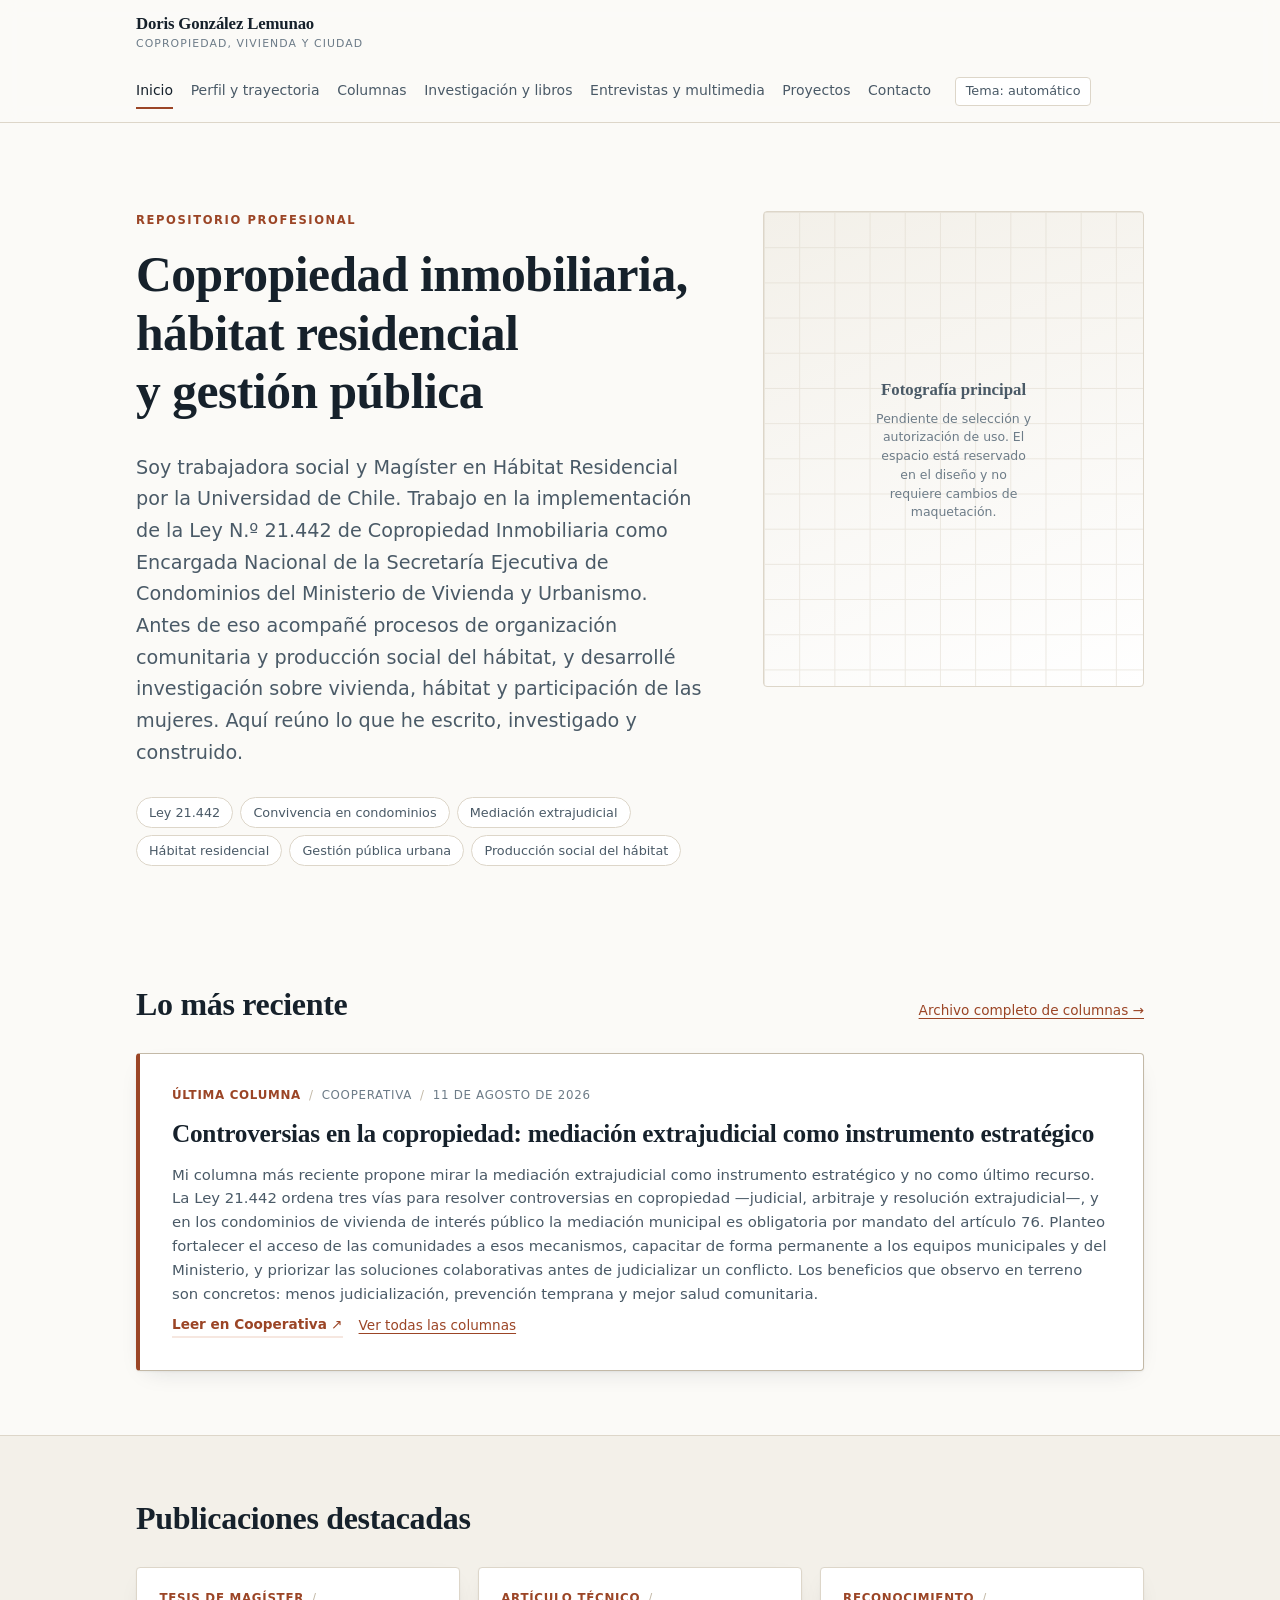
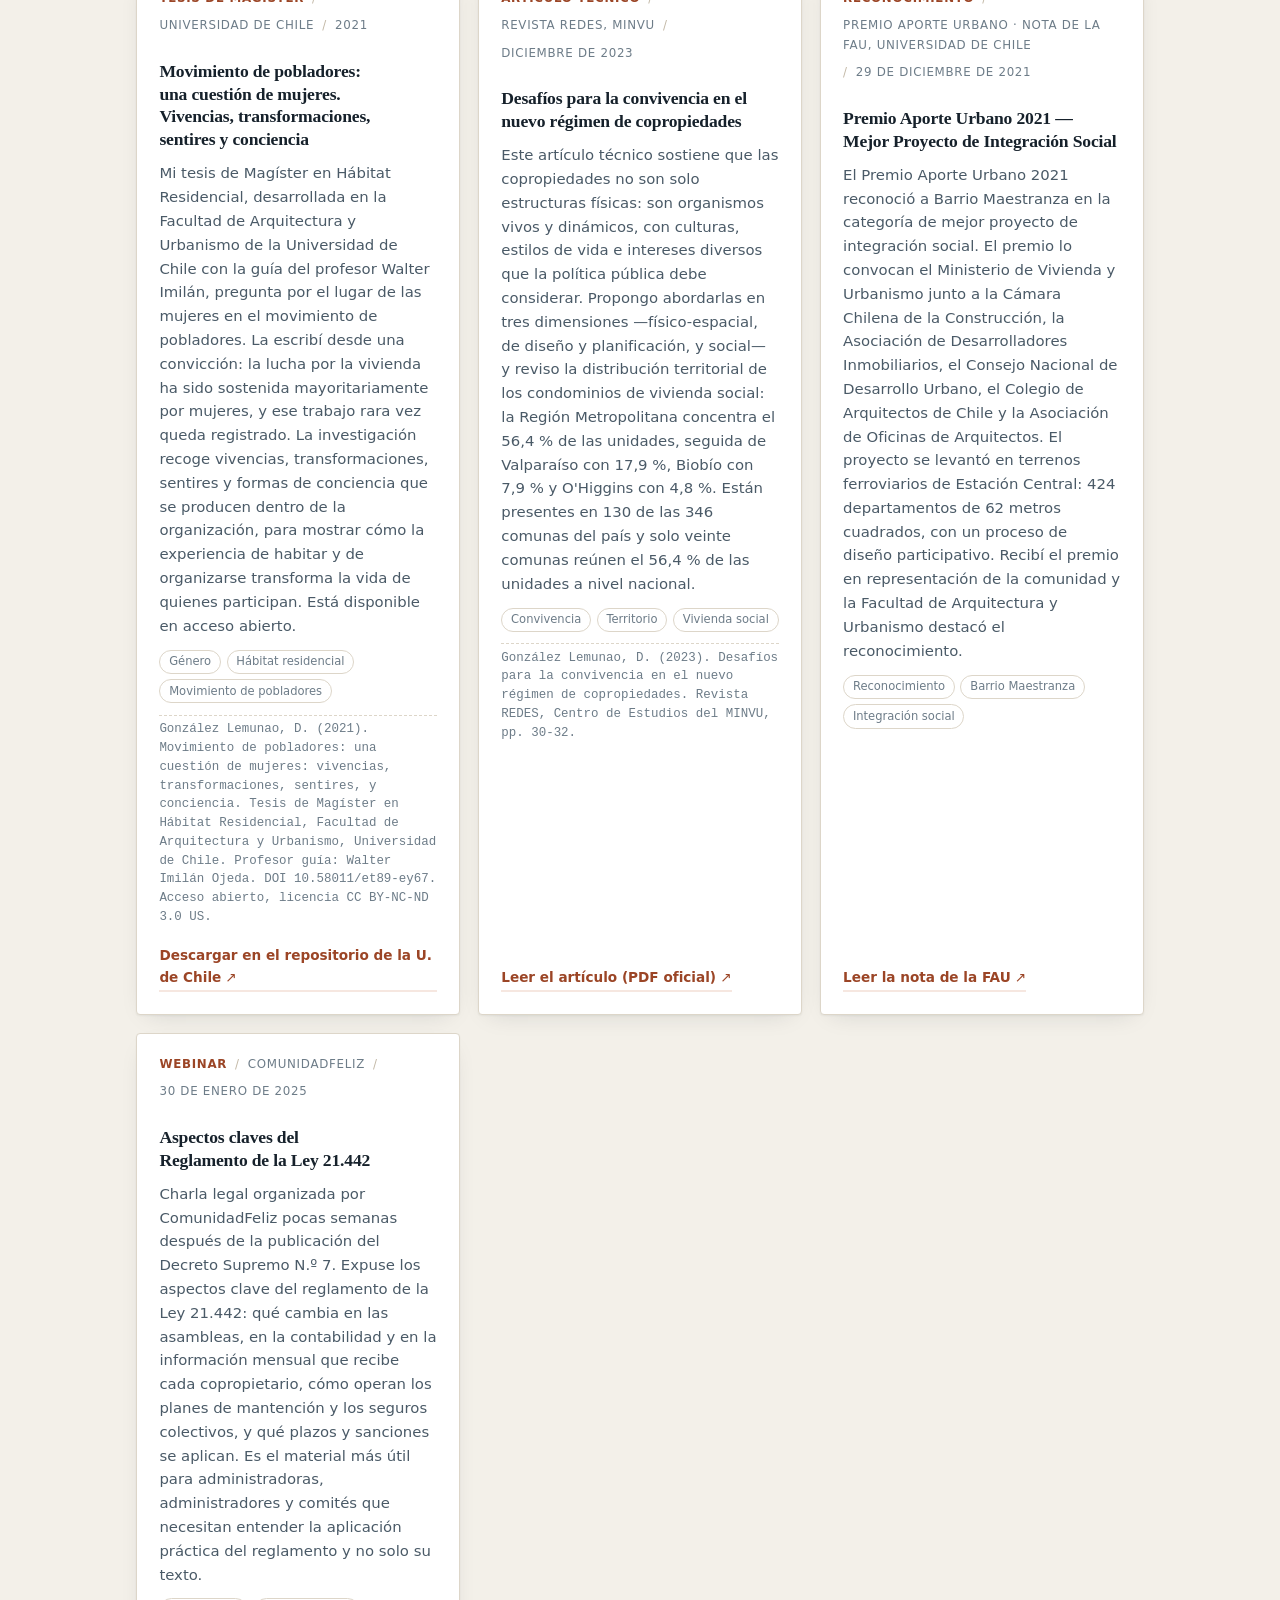
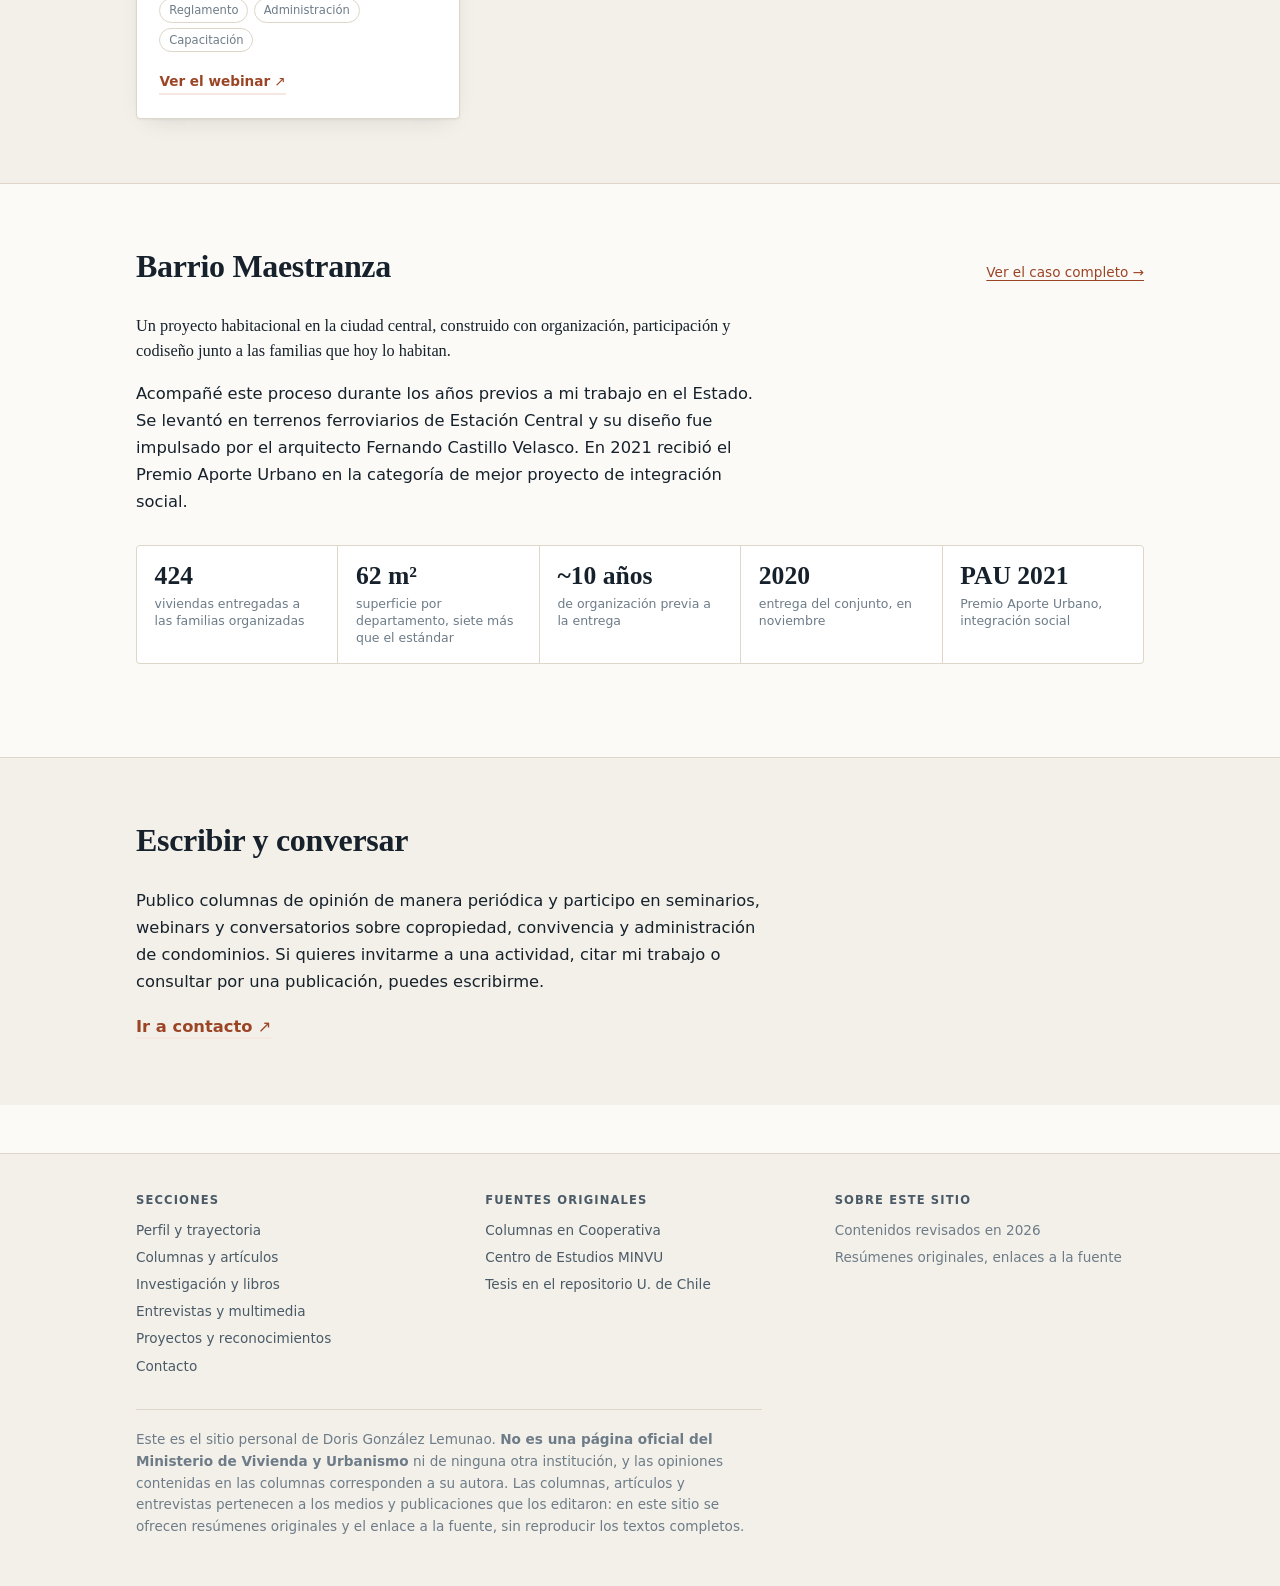
==== index.html @ 6b7f6536 "Sitio profesional de Doris Gonzalez Lemunao (primera version) Repositorio de 7 secciones: inicio, pe" ====
<!DOCTYPE html>
<html lang="es">
<head>
<meta charset="utf-8">
<meta name="viewport" content="width=device-width, initial-scale=1">
<title>Doris González Lemunao — Copropiedad inmobiliaria, vivienda y ciudad</title>
<meta name="description" content="Sitio personal de Doris González Lemunao. Trabajadora social y Magíster en Hábitat Residencial. Columnas, investigación, entrevistas y proyectos sobre copropiedad inmobiliaria, Ley 21.442, hábitat residencial y gestión pública.">
<meta name="author" content="Doris González Lemunao">
<meta property="og:title" content="Doris González Lemunao">
<meta property="og:description" content="Repositorio profesional: copropiedad inmobiliaria y Ley 21.442, hábitat residencial, vivienda, ciudad y gestión pública.">
<meta property="og:type" content="profile">
<meta property="og:locale" content="es_CL">
<meta name="robots" content="noindex, nofollow">
<link rel="stylesheet" href="assets/estilos.css">
</head>
<body>
<a class="salto-contenido" href="#contenido">Saltar al contenido</a>

<header class="sitio-encabezado">
  <div class="contenedor">
    <a class="marca" href="index.html">Doris González Lemunao<span>Copropiedad, vivienda y ciudad</span></a>
    <nav class="sitio-nav" aria-label="Secciones del sitio">
      <ul>
        <li><a href="index.html" aria-current="page">Inicio</a></li>
        <li><a href="perfil.html">Perfil y trayectoria</a></li>
        <li><a href="columnas.html">Columnas</a></li>
        <li><a href="investigacion.html">Investigación y libros</a></li>
        <li><a href="entrevistas.html">Entrevistas y multimedia</a></li>
        <li><a href="proyectos.html">Proyectos</a></li>
        <li><a href="contacto.html">Contacto</a></li>
      </ul>
    </nav>
    <button class="tema-boton" type="button" data-tema>Tema</button>
  </div>
</header>

<main id="contenido">

  <section class="portada">
    <div class="contenedor portada-rejilla">
      <div>
        <p class="sobretitulo">Repositorio profesional</p>
        <h1>Copropiedad inmobiliaria, hábitat residencial y gestión pública</h1>
        <p class="bajada">
          Soy trabajadora social y Magíster en Hábitat Residencial por la Universidad de Chile.
          Trabajo en la implementación de la Ley N.º 21.442 de Copropiedad Inmobiliaria como
          Encargada Nacional de la Secretaría Ejecutiva de Condominios del Ministerio de Vivienda
          y Urbanismo. Antes de eso acompañé procesos de organización comunitaria y producción
          social del hábitat, y desarrollé investigación sobre vivienda, hábitat y participación
          de las mujeres. Aquí reúno lo que he escrito, investigado y construido.
        </p>
        <ul class="especialidades">
          <li>Ley 21.442</li>
          <li>Convivencia en condominios</li>
          <li>Mediación extrajudicial</li>
          <li>Hábitat residencial</li>
          <li>Gestión pública urbana</li>
          <li>Producción social del hábitat</li>
        </ul>
      </div>
      <div class="retrato">
        <p>
          <strong>Fotografía principal</strong>
          Pendiente de selección y autorización de uso. El espacio está reservado
          en el diseño y no requiere cambios de maquetación.
        </p>
      </div>
    </div>
  </section>

  <section class="seccion">
    <div class="contenedor">
      <div class="seccion-titulo">
        <h2>Lo más reciente</h2>
        <a class="enlace-mas" href="columnas.html">Archivo completo de columnas &rarr;</a>
      </div>
      <div class="destacado-principal" data-ultima-columna></div>
    </div>
  </section>

  <section class="seccion seccion-alterna">
    <div class="contenedor">
      <div class="seccion-titulo">
        <h2>Publicaciones destacadas</h2>
      </div>
      <div class="rejilla" data-destacados="A01,A03,P01,M01"></div>
    </div>
  </section>

  <section class="seccion">
    <div class="contenedor">
      <div class="seccion-titulo">
        <h2>Barrio Maestranza</h2>
        <a class="enlace-mas" href="proyectos.html">Ver el caso completo &rarr;</a>
      </div>
      <div class="texto-largo">
        <p class="plomo">
          Un proyecto habitacional en la ciudad central, construido con organización,
          participación y codiseño junto a las familias que hoy lo habitan.
        </p>
        <p>
          Acompañé este proceso durante los años previos a mi trabajo en el Estado. Se levantó
          en terrenos ferroviarios de Estación Central y su diseño fue impulsado por el arquitecto
          Fernando Castillo Velasco. En 2021 recibió el Premio Aporte Urbano en la categoría de
          mejor proyecto de integración social.
        </p>
      </div>
      <ul class="datos-caso" data-caso-maestranza></ul>
    </div>
  </section>

  <section class="seccion seccion-alterna">
    <div class="contenedor">
      <div class="seccion-titulo">
        <h2>Escribir y conversar</h2>
      </div>
      <div class="texto-largo">
        <p>
          Publico columnas de opinión de manera periódica y participo en seminarios, webinars
          y conversatorios sobre copropiedad, convivencia y administración de condominios.
          Si quieres invitarme a una actividad, citar mi trabajo o consultar por una publicación,
          puedes escribirme.
        </p>
        <p><a class="enlace-fuente" href="contacto.html">Ir a contacto</a></p>
      </div>
    </div>
  </section>

</main>

<footer class="sitio-pie">
  <div class="contenedor">
    <div class="pie-rejilla">
      <div>
        <h2>Secciones</h2>
        <ul>
          <li><a href="perfil.html">Perfil y trayectoria</a></li>
          <li><a href="columnas.html">Columnas y artículos</a></li>
          <li><a href="investigacion.html">Investigación y libros</a></li>
          <li><a href="entrevistas.html">Entrevistas y multimedia</a></li>
          <li><a href="proyectos.html">Proyectos y reconocimientos</a></li>
          <li><a href="contacto.html">Contacto</a></li>
        </ul>
      </div>
      <div>
        <h2>Fuentes originales</h2>
        <ul>
          <li><a href="https://opinion.cooperativa.cl/opinion/doris-gonzalez-lemunao/2023-01-12/221401.html" rel="noopener external">Columnas en Cooperativa</a></li>
          <li><a href="https://centrodeestudios.minvu.gob.cl/" rel="noopener external">Centro de Estudios MINVU</a></li>
          <li><a href="https://repositorio.uchile.cl/handle/2250/181227" rel="noopener external">Tesis en el repositorio U. de Chile</a></li>
        </ul>
      </div>
      <div>
        <h2>Sobre este sitio</h2>
        <ul>
          <li>Contenidos revisados en <span data-anio-actual>2026</span></li>
          <li>Resúmenes originales, enlaces a la fuente</li>
        </ul>
      </div>
    </div>
    <p class="descargo">
      Este es el sitio personal de Doris González Lemunao. <strong>No es una página oficial del
      Ministerio de Vivienda y Urbanismo</strong> ni de ninguna otra institución, y las opiniones
      contenidas en las columnas corresponden a su autora. Las columnas, artículos y entrevistas
      pertenecen a los medios y publicaciones que los editaron: en este sitio se ofrecen resúmenes
      originales y el enlace a la fuente, sin reproducir los textos completos.
    </p>
  </div>
</footer>

<script src="assets/datos.js"></script>
<script src="assets/sitio.js"></script>
</body>
</html>
---- assets/estilos.css ----
/* ------------------------------------------------------------------
   Sitio profesional de Doris González Lemunao
   Identidad sobria vinculada a vivienda, ciudad y gestión pública.
   No usa logotipos ni paleta institucional del MINVU.
   ------------------------------------------------------------------ */

:root {
  --bg: #fbfaf7;
  --bg-2: #f3f0e9;
  --bg-3: #ffffff;
  --fg: #16212b;
  --fg-2: #4a5a67;
  --fg-3: #6d7c88;
  --linea: #ddd6c9;
  --linea-fuerte: #c3b9a7;
  --acento: #9b4526;
  --acento-fg: #ffffff;
  --acento-suave: #f6e7e0;
  --sombra: 0 1px 2px rgba(22, 33, 43, .05), 0 8px 24px -12px rgba(22, 33, 43, .18);

  --serif: "Iowan Old Style", "Palatino Linotype", Palatino, "Book Antiqua", Georgia, serif;
  --sans: system-ui, -apple-system, "Segoe UI", Roboto, "Helvetica Neue", Arial, sans-serif;
  --mono: ui-monospace, "SFMono-Regular", "Cascadia Mono", Consolas, monospace;

  --ancho: 68rem;
  --ancho-texto: 40rem;
  --radio: 4px;
}

@media (prefers-color-scheme: dark) {
  :root:not([data-theme="light"]) {
    --bg: #12181d;
    --bg-2: #1a2228;
    --bg-3: #1e272e;
    --fg: #eceae5;
    --fg-2: #b3bec6;
    --fg-3: #8b979f;
    --linea: #2e3a43;
    --linea-fuerte: #445159;
    --acento: #e08a68;
    --acento-fg: #12181d;
    --acento-suave: #2b2019;
    --sombra: 0 1px 2px rgba(0, 0, 0, .3), 0 8px 24px -12px rgba(0, 0, 0, .6);
  }
}

:root[data-theme="dark"] {
  --bg: #12181d;
  --bg-2: #1a2228;
  --bg-3: #1e272e;
  --fg: #eceae5;
  --fg-2: #b3bec6;
  --fg-3: #8b979f;
  --linea: #2e3a43;
  --linea-fuerte: #445159;
  --acento: #e08a68;
  --acento-fg: #12181d;
  --acento-suave: #2b2019;
  --sombra: 0 1px 2px rgba(0, 0, 0, .3), 0 8px 24px -12px rgba(0, 0, 0, .6);
}

*, *::before, *::after { box-sizing: border-box; }

html { -webkit-text-size-adjust: 100%; scroll-behavior: smooth; }

body {
  margin: 0;
  background: var(--bg);
  color: var(--fg);
  font-family: var(--sans);
  font-size: 1rem;
  line-height: 1.65;
  overflow-x: hidden;
  -webkit-font-smoothing: antialiased;
}

img { max-width: 100%; height: auto; display: block; }

a { color: var(--acento); text-decoration-thickness: 1px; text-underline-offset: 3px; }
a:hover { text-decoration-thickness: 2px; }

:focus-visible {
  outline: 2px solid var(--acento);
  outline-offset: 3px;
  border-radius: 2px;
}

h1, h2, h3, h4 {
  font-family: var(--serif);
  font-weight: 600;
  line-height: 1.18;
  letter-spacing: -.01em;
  margin: 0 0 .6em;
  text-wrap: balance;
}

h1 { font-size: clamp(2rem, 1.35rem + 2.6vw, 3.1rem); }
h2 { font-size: clamp(1.5rem, 1.2rem + 1.2vw, 2rem); }
h3 { font-size: 1.2rem; }

p { margin: 0 0 1.1em; }
p:last-child { margin-bottom: 0; }

.contenedor {
  width: 100%;
  max-width: var(--ancho);
  margin-inline: auto;
  padding-inline: clamp(1.1rem, 4vw, 2.5rem);
}

.salto-contenido {
  position: absolute;
  left: -9999px;
  top: 0;
  background: var(--acento);
  color: var(--acento-fg);
  padding: .6rem 1rem;
  z-index: 50;
}
.salto-contenido:focus { left: .5rem; top: .5rem; }

/* ---------- Encabezado y navegación ---------- */

.sitio-encabezado {
  border-bottom: 1px solid var(--linea);
  background: color-mix(in srgb, var(--bg) 88%, transparent);
  position: sticky;
  top: 0;
  z-index: 20;
  backdrop-filter: blur(10px);
}

.sitio-encabezado > .contenedor {
  display: flex;
  align-items: center;
  gap: 1.5rem;
  flex-wrap: wrap;
  padding-block: .85rem;
}

.marca {
  font-family: var(--serif);
  font-size: 1.05rem;
  font-weight: 600;
  color: var(--fg);
  text-decoration: none;
  line-height: 1.2;
  letter-spacing: -.01em;
  margin-right: auto;
}
.marca span {
  display: block;
  font-family: var(--sans);
  font-size: .68rem;
  font-weight: 500;
  letter-spacing: .1em;
  text-transform: uppercase;
  color: var(--fg-3);
  margin-top: .2rem;
}

.sitio-nav ul {
  list-style: none;
  margin: 0;
  padding: 0;
  display: flex;
  flex-wrap: wrap;
  gap: .2rem 1.1rem;
}

.sitio-nav a {
  color: var(--fg-2);
  text-decoration: none;
  font-size: .875rem;
  padding: .3rem 0;
  display: inline-block;
  border-bottom: 2px solid transparent;
}
.sitio-nav a:hover { color: var(--fg); border-bottom-color: var(--linea-fuerte); }
.sitio-nav a[aria-current="page"] { color: var(--fg); border-bottom-color: var(--acento); }

.tema-boton {
  border: 1px solid var(--linea);
  background: var(--bg-3);
  color: var(--fg-2);
  border-radius: var(--radio);
  font: inherit;
  font-size: .8rem;
  padding: .3rem .6rem;
  cursor: pointer;
  line-height: 1.4;
}
.tema-boton:hover { border-color: var(--linea-fuerte); color: var(--fg); }

/* ---------- Portada ---------- */

.portada { padding-block: clamp(3rem, 8vw, 5.5rem) clamp(2rem, 5vw, 3.5rem); }

.portada-rejilla {
  display: grid;
  gap: clamp(2rem, 5vw, 3.5rem);
  grid-template-columns: minmax(0, 1.5fr) minmax(0, 1fr);
  align-items: start;
}
@media (max-width: 56rem) {
  .portada-rejilla { grid-template-columns: 1fr; }
}

.sobretitulo {
  font-size: .72rem;
  letter-spacing: .14em;
  text-transform: uppercase;
  color: var(--acento);
  font-weight: 600;
  margin: 0 0 1rem;
}

.bajada {
  font-size: clamp(1.05rem, .98rem + .35vw, 1.2rem);
  color: var(--fg-2);
  max-width: 34em;
}

.especialidades {
  list-style: none;
  margin: 1.8rem 0 0;
  padding: 0;
  display: flex;
  flex-wrap: wrap;
  gap: .45rem;
}
.especialidades li {
  font-size: .8rem;
  border: 1px solid var(--linea);
  background: var(--bg-3);
  border-radius: 100px;
  padding: .25rem .75rem;
  color: var(--fg-2);
}

.retrato {
  border: 1px solid var(--linea);
  border-radius: var(--radio);
  background:
    linear-gradient(160deg, var(--bg-2) 0%, var(--bg-3) 100%);
  aspect-ratio: 4 / 5;
  display: grid;
  place-content: center;
  text-align: center;
  padding: 1.5rem;
  position: relative;
  overflow: hidden;
}
.retrato::before {
  content: "";
  position: absolute;
  inset: 0;
  background-image:
    linear-gradient(to right, var(--linea) 1px, transparent 1px),
    linear-gradient(to bottom, var(--linea) 1px, transparent 1px);
  background-size: 2.2rem 2.2rem;
  opacity: .5;
}
.retrato p {
  position: relative;
  font-size: .78rem;
  color: var(--fg-3);
  max-width: 20ch;
  margin: 0 auto;
  line-height: 1.5;
}
.retrato strong {
  display: block;
  font-family: var(--serif);
  font-size: 1.05rem;
  color: var(--fg-2);
  margin-bottom: .5rem;
  font-weight: 600;
}

/* ---------- Secciones ---------- */

.seccion { padding-block: clamp(2.5rem, 6vw, 4rem); }
.seccion + .seccion { border-top: 1px solid var(--linea); }
.seccion-alterna { background: var(--bg-2); }

.seccion-titulo {
  display: flex;
  align-items: baseline;
  justify-content: space-between;
  gap: 1rem 1.5rem;
  flex-wrap: wrap;
  margin-bottom: 1.8rem;
}
.seccion-titulo h2 { margin: 0; }
.seccion-titulo .enlace-mas { font-size: .85rem; white-space: nowrap; }

.texto-largo { max-width: var(--ancho-texto); }
.texto-largo h2 { margin-top: 2.4rem; }
.texto-largo h3 { margin-top: 1.8rem; }
.texto-largo p, .texto-largo li { font-size: 1.02rem; }

.plomo {
  font-family: var(--serif);
  font-size: clamp(1.15rem, 1.05rem + .5vw, 1.35rem);
  line-height: 1.5;
  color: var(--fg);
}

/* ---------- Fichas ---------- */

.rejilla {
  display: grid;
  gap: 1.1rem;
  grid-template-columns: repeat(auto-fill, minmax(min(100%, 20rem), 1fr));
}

.ficha {
  border: 1px solid var(--linea);
  border-radius: var(--radio);
  background: var(--bg-3);
  padding: 1.3rem 1.4rem 1.4rem;
  display: flex;
  flex-direction: column;
  gap: .7rem;
  box-shadow: var(--sombra);
}

.ficha-meta {
  display: flex;
  flex-wrap: wrap;
  gap: .5rem;
  align-items: center;
  font-size: .74rem;
  letter-spacing: .06em;
  text-transform: uppercase;
  color: var(--fg-3);
  font-weight: 500;
}
.ficha-meta .tipo { color: var(--acento); font-weight: 600; }
.ficha-meta .sep { color: var(--linea-fuerte); }

.ficha h3 {
  margin: 0;
  font-size: 1.1rem;
  line-height: 1.3;
}
.ficha h3 a { color: var(--fg); text-decoration: none; }
.ficha h3 a:hover { color: var(--acento); text-decoration: underline; }

.ficha-resumen {
  margin: 0;
  font-size: .93rem;
  color: var(--fg-2);
  line-height: 1.6;
}

.etiquetas {
  list-style: none;
  margin: 0;
  padding: 0;
  display: flex;
  flex-wrap: wrap;
  gap: .35rem;
}
.etiquetas li {
  font-size: .72rem;
  color: var(--fg-3);
  border: 1px solid var(--linea);
  border-radius: 100px;
  padding: .1rem .55rem;
}

.ficha-pie {
  margin-top: auto;
  padding-top: .4rem;
  display: flex;
  flex-wrap: wrap;
  gap: .6rem 1rem;
  align-items: center;
  font-size: .85rem;
}

.enlace-fuente {
  font-weight: 600;
  text-decoration: none;
  border-bottom: 2px solid var(--acento-suave);
  padding-bottom: 1px;
}
.enlace-fuente:hover { border-bottom-color: var(--acento); }
.enlace-fuente::after { content: " \2197"; font-weight: 400; }

.referencia {
  font-size: .78rem;
  color: var(--fg-3);
  font-family: var(--mono);
  line-height: 1.5;
  margin: 0;
  padding-top: .3rem;
  border-top: 1px dashed var(--linea);
}

.insignia-destacado {
  font-size: .68rem;
  letter-spacing: .08em;
  text-transform: uppercase;
  font-weight: 700;
  background: var(--acento-suave);
  color: var(--acento);
  border-radius: 100px;
  padding: .12rem .55rem;
}

.ficha-archivo { background: transparent; box-shadow: none; }

/* ---------- Destacado de portada ---------- */

.destacado-principal {
  border: 1px solid var(--linea-fuerte);
  border-left: 4px solid var(--acento);
  border-radius: var(--radio);
  background: var(--bg-3);
  padding: clamp(1.4rem, 3vw, 2rem);
  box-shadow: var(--sombra);
}
.destacado-principal h3 { font-size: clamp(1.25rem, 1.1rem + .6vw, 1.6rem); }

/* ---------- Filtros ---------- */

.filtros {
  border: 1px solid var(--linea);
  border-radius: var(--radio);
  background: var(--bg-2);
  padding: 1.1rem 1.2rem;
  margin-bottom: 1.8rem;
  display: grid;
  gap: 1rem;
}

.filtro-grupo {
  display: flex;
  flex-wrap: wrap;
  gap: .45rem;
  align-items: center;
}
.filtro-grupo > .etiqueta-grupo {
  font-size: .72rem;
  letter-spacing: .1em;
  text-transform: uppercase;
  color: var(--fg-3);
  font-weight: 600;
  margin-right: .3rem;
  flex: 0 0 5.5rem;
}

.filtro {
  font: inherit;
  font-size: .82rem;
  border: 1px solid var(--linea);
  background: var(--bg-3);
  color: var(--fg-2);
  border-radius: 100px;
  padding: .25rem .8rem;
  cursor: pointer;
}
.filtro:hover { border-color: var(--linea-fuerte); color: var(--fg); }
.filtro[aria-pressed="true"] {
  background: var(--acento);
  border-color: var(--acento);
  color: var(--acento-fg);
  font-weight: 600;
}

.buscador {
  font: inherit;
  font-size: .9rem;
  border: 1px solid var(--linea);
  background: var(--bg-3);
  color: var(--fg);
  border-radius: var(--radio);
  padding: .5rem .7rem;
  width: min(100%, 22rem);
}

.conteo {
  font-size: .85rem;
  color: var(--fg-3);
  margin: 0 0 1.2rem;
}

.sin-resultados {
  border: 1px dashed var(--linea-fuerte);
  border-radius: var(--radio);
  padding: 2rem 1.5rem;
  text-align: center;
  color: var(--fg-3);
  font-size: .95rem;
}

/* ---------- Cronología ---------- */

.cronologia { list-style: none; margin: 1.5rem 0 0; padding: 0; }
.cronologia li {
  display: grid;
  grid-template-columns: 5.5rem minmax(0, 1fr);
  gap: 1.2rem;
  padding: .9rem 0;
  border-top: 1px solid var(--linea);
}
.cronologia li:last-child { border-bottom: 1px solid var(--linea); }
.cronologia .anio {
  font-family: var(--mono);
  font-size: .85rem;
  color: var(--acento);
  font-weight: 600;
  padding-top: .15rem;
}
.cronologia p { margin: 0; font-size: .95rem; color: var(--fg-2); }
.cronologia strong { color: var(--fg); font-weight: 600; }
@media (max-width: 34rem) {
  .cronologia li { grid-template-columns: 1fr; gap: .2rem; }
}

/* ---------- Datos del caso ---------- */

.datos-caso {
  list-style: none;
  margin: 1.8rem 0;
  padding: 0;
  display: grid;
  gap: 1px;
  grid-template-columns: repeat(auto-fit, minmax(min(100%, 9rem), 1fr));
  background: var(--linea);
  border: 1px solid var(--linea);
  border-radius: var(--radio);
  overflow: hidden;
}
.datos-caso li { background: var(--bg-3); padding: 1rem 1.1rem; }
.datos-caso .cifra {
  display: block;
  font-family: var(--serif);
  font-size: 1.6rem;
  line-height: 1.1;
  color: var(--fg);
  font-weight: 600;
}
.datos-caso .glosa {
  display: block;
  font-size: .78rem;
  color: var(--fg-3);
  margin-top: .3rem;
  line-height: 1.4;
}

/* ---------- Avisos ---------- */

.aviso {
  border: 1px solid var(--linea);
  border-left: 3px solid var(--linea-fuerte);
  border-radius: var(--radio);
  background: var(--bg-2);
  padding: 1rem 1.2rem;
  font-size: .88rem;
  color: var(--fg-2);
}
.aviso strong { color: var(--fg); }
.aviso p { margin-bottom: .5em; }

/* ---------- Formulario ---------- */

.formulario { display: grid; gap: 1rem; max-width: 34rem; margin-top: 1.5rem; }
.campo { display: grid; gap: .35rem; }
.campo label { font-size: .85rem; font-weight: 600; color: var(--fg-2); }
.campo input, .campo textarea, .campo select {
  font: inherit;
  font-size: .95rem;
  border: 1px solid var(--linea);
  background: var(--bg-3);
  color: var(--fg);
  border-radius: var(--radio);
  padding: .55rem .7rem;
  width: 100%;
}
.campo textarea { min-height: 8rem; resize: vertical; }

.boton {
  font: inherit;
  font-size: .95rem;
  font-weight: 600;
  border: 1px solid var(--acento);
  background: var(--acento);
  color: var(--acento-fg);
  border-radius: var(--radio);
  padding: .6rem 1.3rem;
  cursor: pointer;
  justify-self: start;
}
.boton:hover { filter: brightness(1.08); }
.boton[disabled] { opacity: .5; cursor: not-allowed; }

.canales { list-style: none; margin: 1.5rem 0 0; padding: 0; display: grid; gap: .8rem; }
.canales li {
  border-top: 1px solid var(--linea);
  padding-top: .8rem;
  font-size: .95rem;
}
.canales .rotulo {
  display: block;
  font-size: .72rem;
  letter-spacing: .1em;
  text-transform: uppercase;
  color: var(--fg-3);
  font-weight: 600;
  margin-bottom: .15rem;
}

/* ---------- Pie ---------- */

.sitio-pie {
  border-top: 1px solid var(--linea);
  background: var(--bg-2);
  padding-block: 2.5rem 3rem;
  margin-top: 3rem;
  font-size: .85rem;
  color: var(--fg-3);
}
.sitio-pie .pie-rejilla {
  display: grid;
  gap: 1.5rem 2.5rem;
  grid-template-columns: repeat(auto-fit, minmax(min(100%, 14rem), 1fr));
}
.sitio-pie h2 {
  font-family: var(--sans);
  font-size: .72rem;
  letter-spacing: .1em;
  text-transform: uppercase;
  color: var(--fg-2);
  margin-bottom: .7rem;
}
.sitio-pie ul { list-style: none; margin: 0; padding: 0; display: grid; gap: .3rem; }
.sitio-pie a { color: var(--fg-2); text-decoration: none; }
.sitio-pie a:hover { color: var(--acento); text-decoration: underline; }
.sitio-pie .descargo {
  margin-top: 2rem;
  padding-top: 1.2rem;
  border-top: 1px solid var(--linea);
  max-width: 46em;
  line-height: 1.6;
}

@media print {
  .sitio-encabezado, .sitio-pie, .filtros, .tema-boton { display: none; }
  body { background: #fff; color: #000; }
}
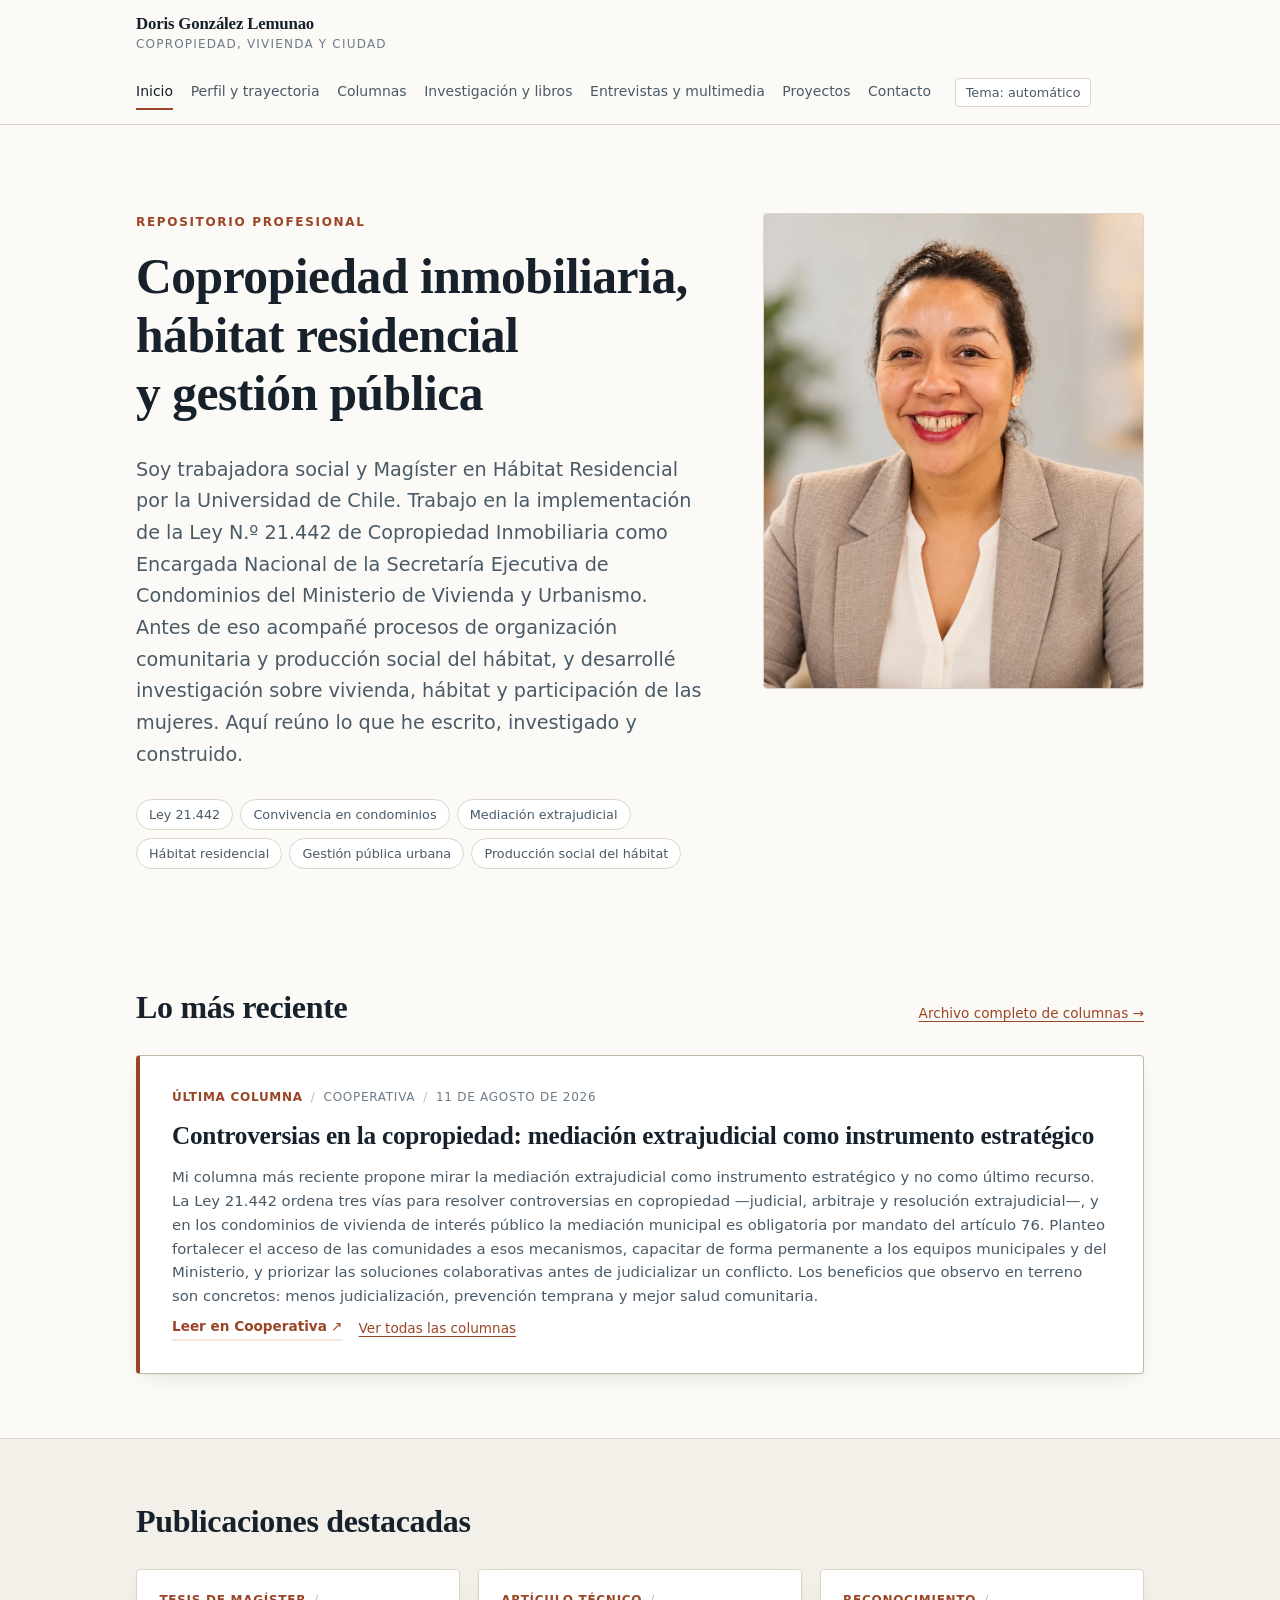
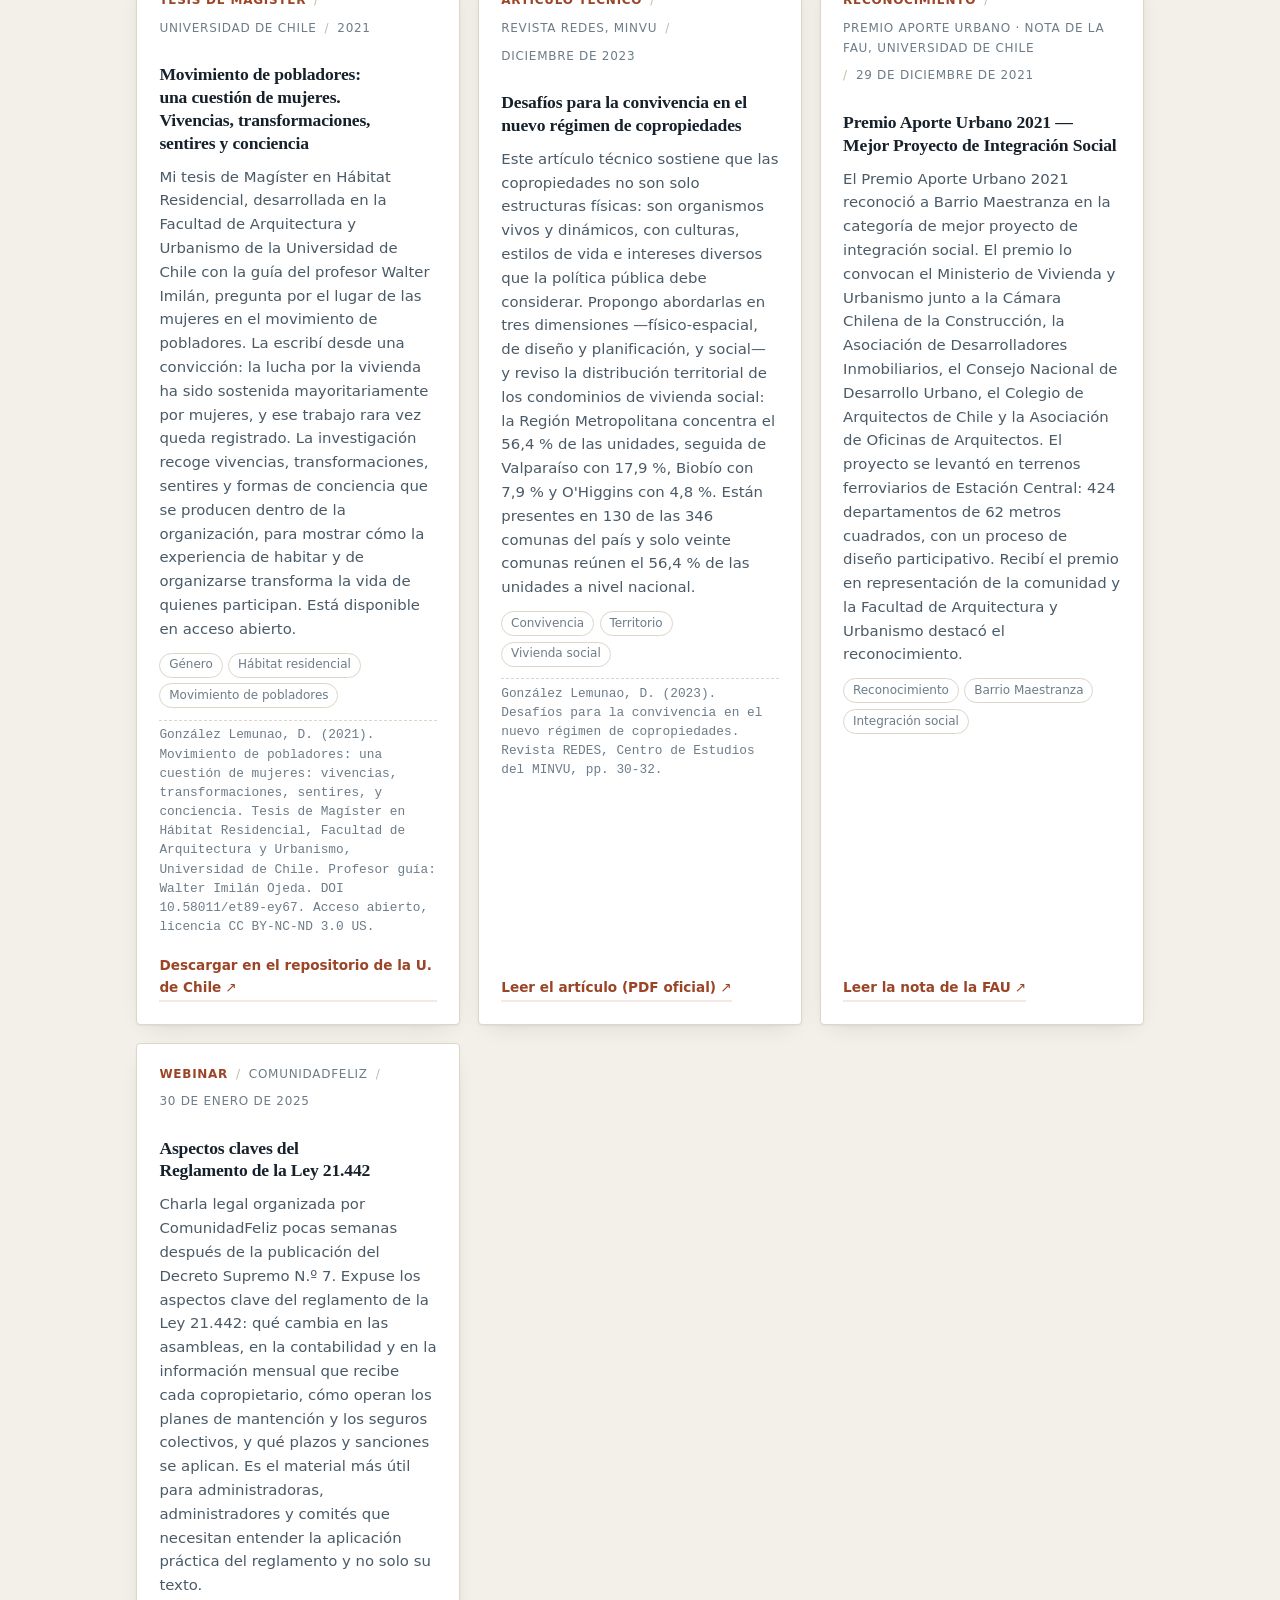
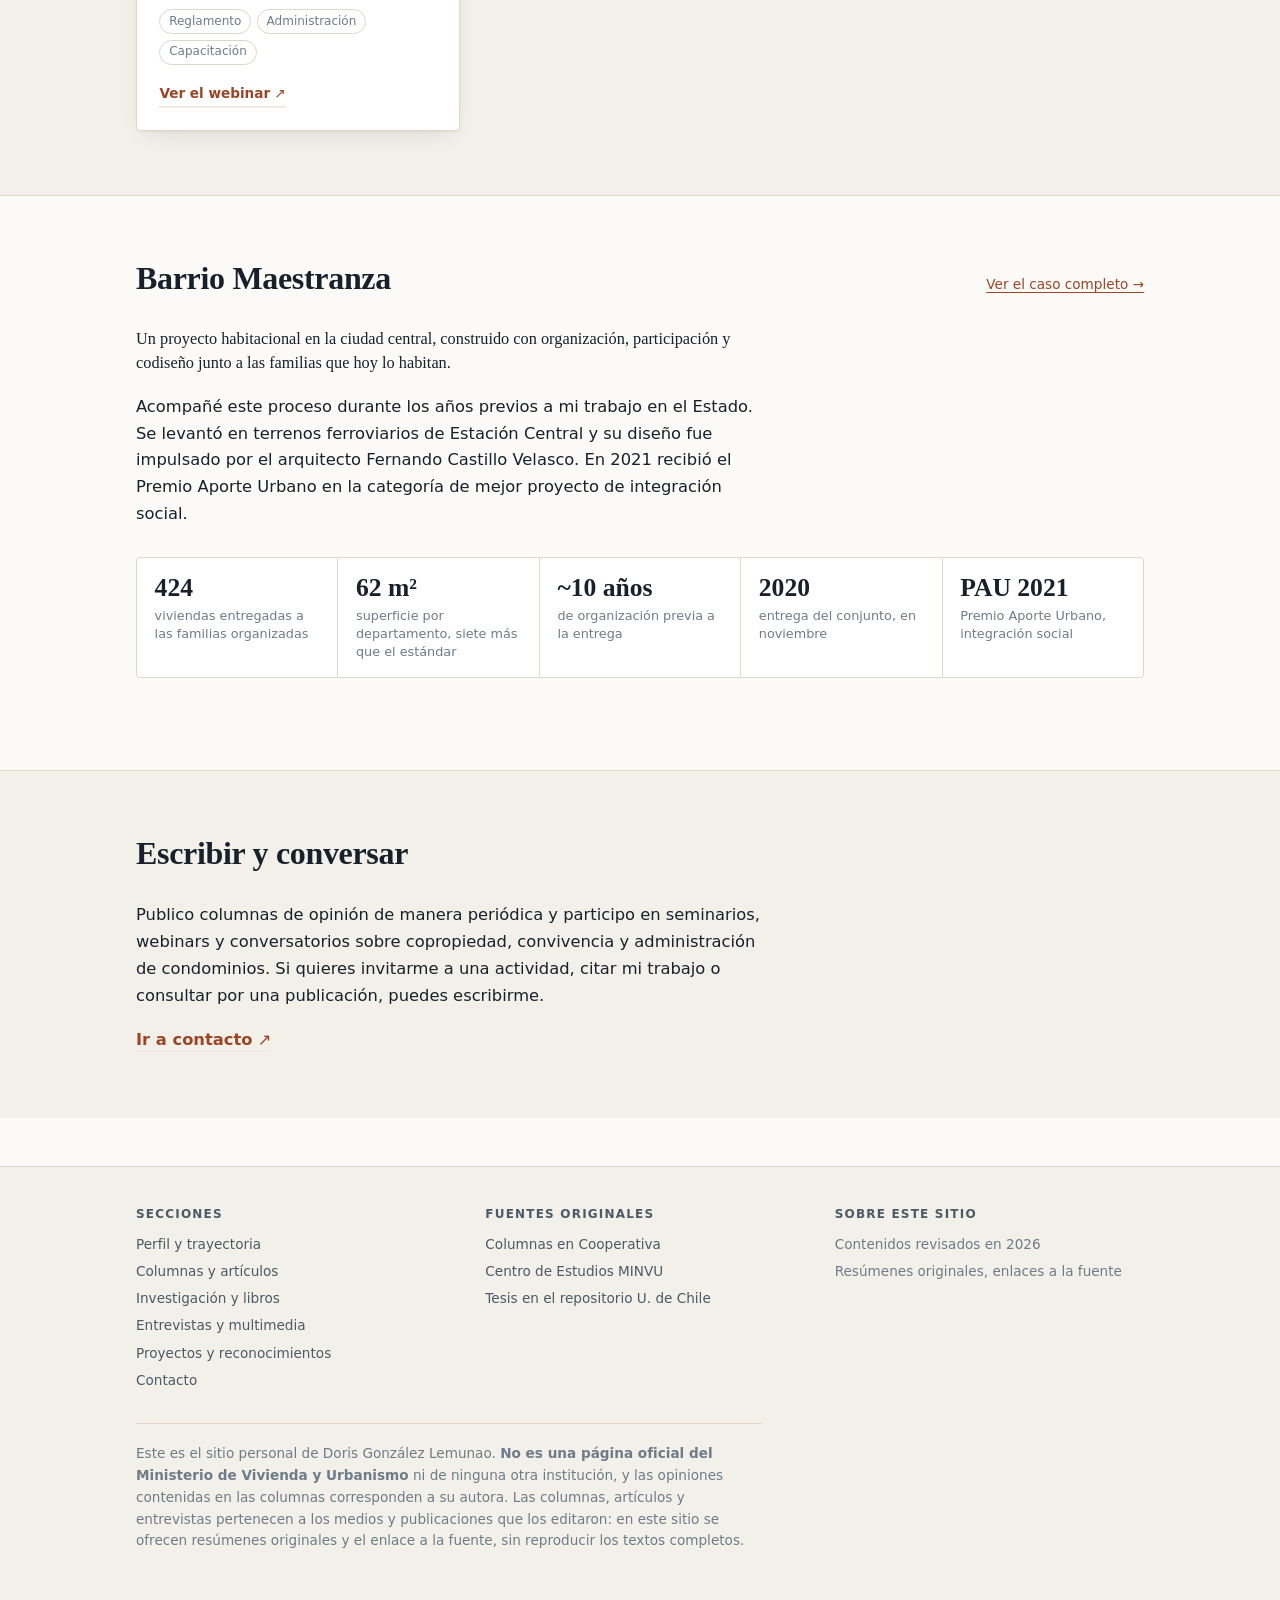
==== commit cc0de5df: "Agregar retrato principal en la portada Co-Authored-By: Claude Sonnet 5.5 <noreply@anthropic.com>" ====
--- a/index.html
+++ b/index.html
@@ -58,12 +58,9 @@
           <li>Producción social del hábitat</li>
         </ul>
       </div>
-      <div class="retrato">
-        <p>
-          <strong>Fotografía principal</strong>
-          Pendiente de selección y autorización de uso. El espacio está reservado
-          en el diseño y no requiere cambios de maquetación.
-        </p>
+      <div class="retrato retrato-foto">
+        <img src="assets/img/doris-gonzalez-retrato.webp" width="900" height="1125"
+             alt="Retrato de Doris González Lemunao" fetchpriority="high">
       </div>
     </div>
   </section>
--- a/assets/estilos.css
+++ b/assets/estilos.css
@@ -151,7 +151,7 @@
 .marca span {
   display: block;
   font-family: var(--sans);
-  font-size: .68rem;
+  font-size: .75rem;
   font-weight: 500;
   letter-spacing: .1em;
   text-transform: uppercase;
@@ -207,7 +207,7 @@
 }
 
 .sobretitulo {
-  font-size: .72rem;
+  font-size: .75rem;
   letter-spacing: .14em;
   text-transform: uppercase;
   color: var(--acento);
@@ -261,9 +261,12 @@
   background-size: 2.2rem 2.2rem;
   opacity: .5;
 }
+.retrato-foto { padding: 0; display: block; }
+.retrato-foto::before { display: none; }
+.retrato-foto img { width: 100%; height: 100%; object-fit: cover; object-position: center 20%; display: block; }
 .retrato p {
   position: relative;
-  font-size: .78rem;
+  font-size: .8rem;
   color: var(--fg-3);
   max-width: 20ch;
   margin: 0 auto;
@@ -331,7 +334,7 @@
   flex-wrap: wrap;
   gap: .5rem;
   align-items: center;
-  font-size: .74rem;
+  font-size: .75rem;
   letter-spacing: .06em;
   text-transform: uppercase;
   color: var(--fg-3);
@@ -364,7 +367,7 @@
   gap: .35rem;
 }
 .etiquetas li {
-  font-size: .72rem;
+  font-size: .75rem;
   color: var(--fg-3);
   border: 1px solid var(--linea);
   border-radius: 100px;
@@ -391,7 +394,7 @@
 .enlace-fuente::after { content: " \2197"; font-weight: 400; }
 
 .referencia {
-  font-size: .78rem;
+  font-size: .8rem;
   color: var(--fg-3);
   font-family: var(--mono);
   line-height: 1.5;
@@ -401,7 +404,7 @@
 }
 
 .insignia-destacado {
-  font-size: .68rem;
+  font-size: .75rem;
   letter-spacing: .08em;
   text-transform: uppercase;
   font-weight: 700;
@@ -444,7 +447,7 @@
   align-items: center;
 }
 .filtro-grupo > .etiqueta-grupo {
-  font-size: .72rem;
+  font-size: .75rem;
   letter-spacing: .1em;
   text-transform: uppercase;
   color: var(--fg-3);
@@ -546,7 +549,7 @@
 }
 .datos-caso .glosa {
   display: block;
-  font-size: .78rem;
+  font-size: .8rem;
   color: var(--fg-3);
   margin-top: .3rem;
   line-height: 1.4;
@@ -606,7 +609,7 @@
 }
 .canales .rotulo {
   display: block;
-  font-size: .72rem;
+  font-size: .75rem;
   letter-spacing: .1em;
   text-transform: uppercase;
   color: var(--fg-3);
@@ -631,7 +634,7 @@
 }
 .sitio-pie h2 {
   font-family: var(--sans);
-  font-size: .72rem;
+  font-size: .75rem;
   letter-spacing: .1em;
   text-transform: uppercase;
   color: var(--fg-2);
@@ -652,3 +655,9 @@
   .sitio-encabezado, .sitio-pie, .filtros, .tema-boton { display: none; }
   body { background: #fff; color: #000; }
 }
+
+/* Areas tactiles comodas en movil (minimo ~40 px de alto) */
+@media (max-width: 720px) {
+  .tema-boton { min-height: 2.5rem; padding: .5rem .9rem; }
+  .enlace-fuente { display: inline-flex; align-items: center; min-height: 2.5rem; }
+}
